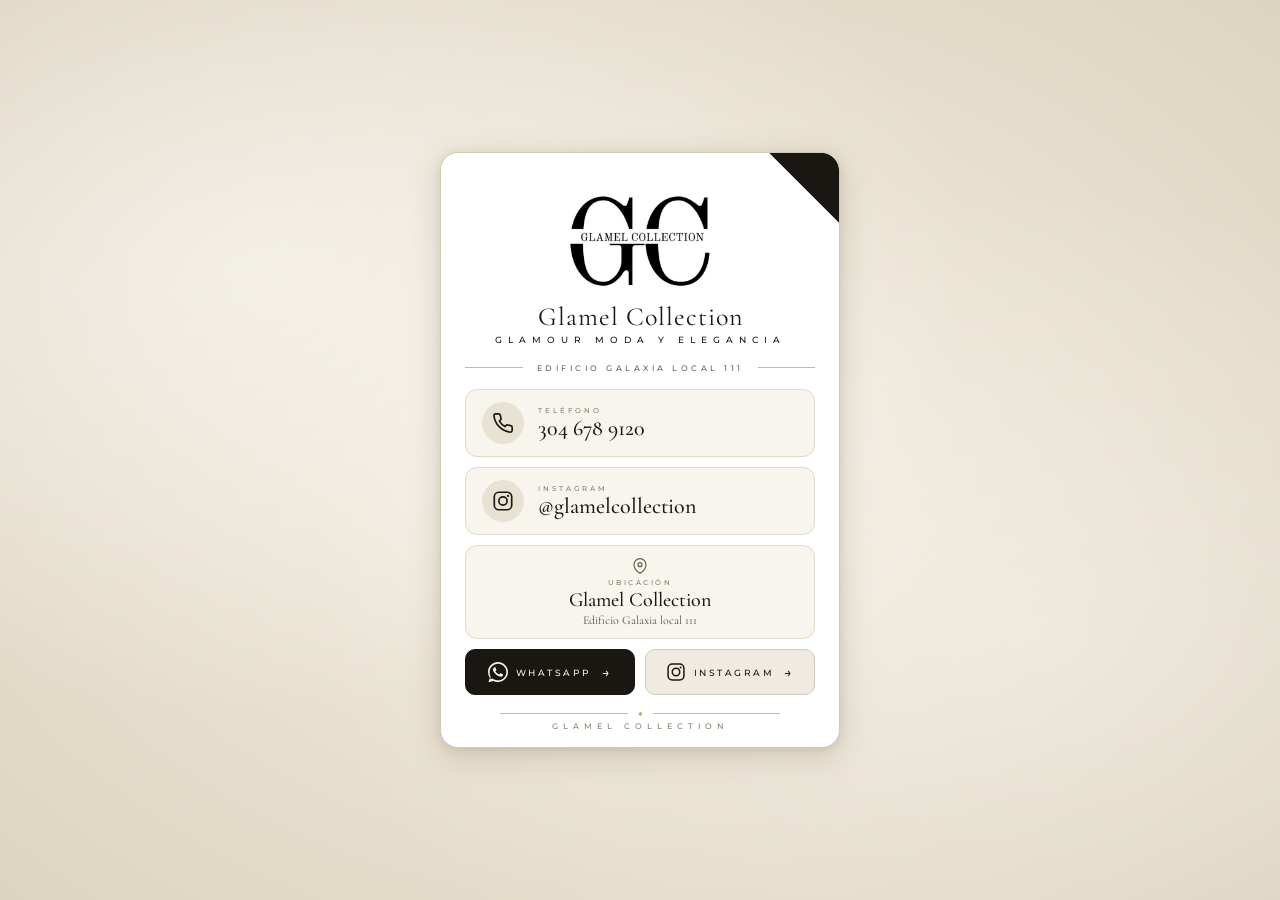
==== casa2/index.html @ 72567fd0 "Rediseño v3: tarjeta dorada, fondo seda, corte diagonal, contactos con iconos, ubicaciones con pin, " ====
<!DOCTYPE html>
<html lang="es">
<head>
  <meta charset="UTF-8" />
  <meta name="viewport" content="width=device-width, initial-scale=1.0, maximum-scale=1.0" />
  <meta name="theme-color" content="#f5f0e6" />
  <meta name="description" content="Glamel Collection — Edificio Galaxia local 111. Contáctanos por WhatsApp o Instagram." />
  <title>Glamel Collection</title>

  <link rel="icon" type="image/jpeg" href="/casa2/logo.jpg" />

  <link rel="preconnect" href="https://fonts.googleapis.com" />
  <link rel="preconnect" href="https://fonts.gstatic.com" crossorigin />
  <link
    href="https://fonts.googleapis.com/css2?family=Cormorant+Garamond:ital,wght@0,400;0,500;0,600;1,400;1,500&family=Montserrat:wght@400;500;600&family=Playfair+Display:ital,wght@0,400;0,500;0,600;1,400;1,500&display=swap"
    rel="stylesheet"
  />

  <link rel="stylesheet" href="/css/styles.css" />
  <style>
    /* Variante blanca — Glamel Collection */
    body {
      background:
        radial-gradient(ellipse at 20% 30%, rgba(255,255,255,0.5) 0%, transparent 50%),
        radial-gradient(ellipse at 80% 70%, rgba(255,255,255,0.3) 0%, transparent 50%),
        radial-gradient(ellipse at 50% 50%, #f5f0e6 0%, #ebe4d4 40%, #ddd4c0 100%);
    }
    .card { background: #ffffff; border-color: #d0c8b8; }
    .card__corner::before,
    .card__corner::after { background: #1a1611; }
    .contact__card { background: #f8f5ef; border-color: #e0d8c8; }
    .contact__icon { background: #e8e2d4; }
    .location { background: #f8f5ef; border-color: #e0d8c8; }
    .btn--light { background: #f0ebe0; border-color: #d0c8b8; }
    .hero__name { font-style: normal; }
  </style>
</head>
<body>
  <main class="card">
    <div class="card__corner" aria-hidden="true"></div>

    <header class="hero">
      <img class="hero__logo" src="/casa2/logo.jpg" alt="Glamel Collection — monograma GC" />
      <h1 class="hero__name">Glamel Collection</h1>
      <p class="hero__sub">GLAMOUR MODA Y ELEGANCIA</p>
    </header>

    <p class="tagline">EDIFICIO GALAXIA LOCAL 111</p>

    <section class="contact" aria-label="Contacto">
      <a class="contact__card" href="tel:+573046789120">
        <span class="contact__icon contact__icon--phone">
          <svg viewBox="0 0 24 24" width="22" height="22" fill="none" stroke="currentColor" stroke-width="1.8" stroke-linecap="round" stroke-linejoin="round"><path d="M22 16.92v3a2 2 0 0 1-2.18 2 19.79 19.79 0 0 1-8.63-3.07 19.5 19.5 0 0 1-6-6 19.79 19.79 0 0 1-3.07-8.67A2 2 0 0 1 4.11 2h3a2 2 0 0 1 2 1.72c.127.96.362 1.903.7 2.81a2 2 0 0 1-.45 2.11L8.09 9.91a16 16 0 0 0 6 6l1.27-1.27a2 2 0 0 1 2.11-.45c.907.338 1.85.573 2.81.7A2 2 0 0 1 22 16.92z"/></svg>
        </span>
        <span class="contact__info">
          <span class="contact__label">TELÉFONO</span>
          <span class="contact__value">304 678 9120</span>
        </span>
      </a>
      <a class="contact__card" href="https://www.instagram.com/glamelcollection?stkn=MXNrMHd6YmpsajBndQ==" target="_blank" rel="noopener">
        <span class="contact__icon contact__icon--ig">
          <svg viewBox="0 0 24 24" width="22" height="22" fill="none" stroke="currentColor" stroke-width="1.8" stroke-linecap="round" stroke-linejoin="round"><rect x="2.5" y="2.5" width="19" height="19" rx="5"/><circle cx="12" cy="12" r="4.5"/><circle cx="17.5" cy="6.5" r="1.2" fill="currentColor" stroke="none"/></svg>
        </span>
        <span class="contact__info">
          <span class="contact__label">INSTAGRAM</span>
          <span class="contact__value">@glamelcollection</span>
        </span>
      </a>
    </section>

    <section class="locations locations--single" aria-label="Ubicación">
      <a class="location" href="https://www.google.com/maps/search/?api=1&query=Edificio+Galaxia+Santa+Marta" target="_blank" rel="noopener">
        <svg class="location__pin" viewBox="0 0 24 24" width="16" height="16" fill="none" stroke="currentColor" stroke-width="1.8" stroke-linecap="round" stroke-linejoin="round"><path d="M21 10c0 7-9 13-9 13s-9-6-9-13a9 9 0 0 1 18 0z"/><circle cx="12" cy="10" r="3"/></svg>
        <span class="location__tag">UBICACIÓN</span>
        <strong class="location__name">Glamel Collection</strong>
        <p class="location__addr">Edificio Galaxia local 111</p>
      </a>
    </section>

    <nav class="actions" aria-label="Acciones">
      <a class="btn btn--dark" href="https://wa.me/573046789120" target="_blank" rel="noopener">
        <svg viewBox="0 0 24 24" width="20" height="20" fill="currentColor"><path d="M17.472 14.382c-.297-.149-1.758-.867-2.03-.967-.273-.099-.471-.148-.67.15-.197.297-.767.966-.94 1.164-.173.199-.347.223-.644.075-.297-.15-1.255-.463-2.39-1.475-.883-.788-1.48-1.761-1.653-2.059-.173-.297-.018-.458.13-.606.134-.133.298-.347.446-.52.149-.174.198-.298.298-.497.099-.198.05-.371-.025-.52-.075-.149-.669-1.612-.916-2.207-.242-.579-.487-.5-.669-.51-.173-.008-.371-.01-.57-.01-.198 0-.52.074-.792.372-.272.297-1.04 1.016-1.04 2.479 0 1.462 1.065 2.875 1.213 3.074.149.198 2.096 3.2 5.077 4.487.709.306 1.262.489 1.694.625.712.227 1.36.195 1.871.118.571-.085 1.758-.719 2.006-1.413.248-.694.248-1.289.173-1.413-.074-.124-.272-.198-.57-.347z"/><path d="M12 0C5.373 0 0 5.373 0 12c0 2.625.846 5.059 2.284 7.034L.789 23.492a.5.5 0 0 0 .627.616l4.584-1.18A11.952 11.952 0 0 0 12 24c6.627 0 12-5.373 12-12S18.627 0 12 0zm0 22c-2.319 0-4.478-.663-6.32-1.806l-.442-.282-2.708.699.724-2.643-.291-.46A9.953 9.953 0 0 1 2 12C2 6.486 6.486 2 12 2s10 4.486 10 10-4.486 10-10 10z"/></svg>
        <span>WHATSAPP</span>
        <span class="btn__arrow">→</span>
      </a>
      <a class="btn btn--light" href="https://www.instagram.com/glamelcollection?stkn=MXNrMHd6YmpsajBndQ==" target="_blank" rel="noopener">
        <svg viewBox="0 0 24 24" width="20" height="20" fill="none" stroke="currentColor" stroke-width="1.8" stroke-linecap="round" stroke-linejoin="round"><rect x="2.5" y="2.5" width="19" height="19" rx="5"/><circle cx="12" cy="12" r="4.5"/><circle cx="17.5" cy="6.5" r="1.2" fill="currentColor" stroke="none"/></svg>
        <span>INSTAGRAM</span>
        <span class="btn__arrow">→</span>
      </a>
    </nav>

    <footer class="footer">
      <span class="footer__line"></span>
      <span class="footer__diamond">◆</span>
      <span class="footer__line"></span>
    </footer>
    <p class="footer__text">GLAMEL COLLECTION</p>
  </main>

  <script src="/js/main.js" defer></script>
</body>
</html>
---- css/styles.css ----
/* ==========================================================
   Casa Glamel — Exclusive S.A.S
   Rediseño v3 — Tarjeta dorada, fondo seda, corte diagonal
   ========================================================== */

/* ---------- 1. Variables ---------- */
:root {
  --bg: #c9b99a;
  --card-bg: #ece5d4;
  --card-border: #c5a96e;
  --ink: #1a1611;
  --muted: #6b5e4c;
  --muted-light: #8a7d6b;
  --line: #c9b99a;
  --line-light: rgba(180, 160, 130, 0.4);
  --text-soft: #5a5042;
  --icon-bg: #ddd4c0;
  --icon-phone: #b8a88a;
  --icon-ig: #1a1611;
  --btn-dark: #1a1611;
  --btn-dark-text: #f5f0e6;
  --btn-light: #f0ebe0;
  --btn-light-border: #c5a96e;

  --font-serif: "Cormorant Garamond", "Playfair Display", Georgia, serif;
  --font-sans: "Montserrat", Arial, sans-serif;

  --card-width: min(92vw, 400px);
  --card-radius: 18px;
}

/* ---------- 2. Base ---------- */
* {
  box-sizing: border-box;
  margin: 0;
  padding: 0;
}

html, body {
  width: 100%;
  height: 100%;
  overflow: hidden;
}

body {
  font-family: var(--font-sans);
  color: var(--ink);
  display: flex;
  justify-content: center;
  align-items: center;
  /* Fondo seda/dorado con gradientes que simulan pliegues */
  background:
    radial-gradient(ellipse at 20% 30%, rgba(255,245,225,0.5) 0%, transparent 50%),
    radial-gradient(ellipse at 80% 70%, rgba(255,245,225,0.3) 0%, transparent 50%),
    radial-gradient(ellipse at 50% 50%, #d4c5a9 0%, #c0ad8e 40%, #a8977a 100%);
}

/* ---------- 3. Tarjeta principal ---------- */
.card {
  width: var(--card-width);
  max-height: 94vh;
  overflow-y: auto;
  overflow-x: hidden;
  position: relative;
  background: var(--card-bg);
  border: 1.5px solid var(--card-border);
  border-radius: var(--card-radius);
  padding: 28px 24px 16px;
  display: flex;
  flex-direction: column;
  align-items: center;
  /* Sombra suave de tarjeta */
  box-shadow:
    0 8px 32px rgba(80, 60, 30, 0.18),
    0 2px 8px rgba(80, 60, 30, 0.10);
}

/* Scrollbar fina */
.card::-webkit-scrollbar { width: 3px; }
.card::-webkit-scrollbar-track { background: transparent; }
.card::-webkit-scrollbar-thumb { background: var(--card-border); border-radius: 3px; }

/* ---------- 4. Corte diagonal arriba-derecha ---------- */
.card__corner {
  position: absolute;
  top: 0;
  right: 0;
  width: 72px;
  height: 72px;
  overflow: hidden;
  pointer-events: none;
  z-index: 2;
  border-radius: 0 var(--card-radius) 0 0;
}

.card__corner::before {
  content: "";
  position: absolute;
  top: -1px;
  right: -1px;
  width: 100px;
  height: 100px;
  background: #111;
  transform: rotate(45deg) translate(28px, -50px);
  transform-origin: top right;
}

.card__corner::after {
  content: "";
  position: absolute;
  top: 0;
  right: 0;
  width: 70px;
  height: 70px;
  border-bottom-left-radius: 40px;
  background: #111;
  clip-path: polygon(100% 0, 0 0, 100% 100%);
}

/* ---------- 5. Hero / Logo ---------- */
.hero {
  display: flex;
  flex-direction: column;
  align-items: center;
  margin-bottom: 6px;
  position: relative;
  z-index: 1;
}

.hero__logo {
  width: min(50vw, 170px);
  height: auto;
  margin-bottom: 2px;
}

.hero__name {
  font-family: var(--font-serif);
  font-size: 26px;
  font-weight: 400;
  font-style: italic;
  letter-spacing: 1px;
  color: var(--ink);
  line-height: 1.1;
  margin-bottom: 2px;
}

.hero__sub {
  font-family: var(--font-sans);
  font-size: 9px;
  font-weight: 500;
  letter-spacing: 6px;
  color: var(--ink);
  text-transform: uppercase;
}

/* ---------- 6. Tagline ---------- */
.tagline {
  display: flex;
  align-items: center;
  justify-content: center;
  gap: 14px;
  font-family: var(--font-sans);
  font-size: 8px;
  font-weight: 500;
  letter-spacing: 3.5px;
  color: var(--muted);
  margin: 12px 0 16px;
  white-space: nowrap;
  position: relative;
  z-index: 1;
  width: 100%;
}

.tagline::before,
.tagline::after {
  content: "";
  height: 1px;
  flex: 1;
  background: var(--line);
}

/* ---------- 7. Contacto ---------- */
.contact {
  display: flex;
  flex-direction: column;
  gap: 10px;
  width: 100%;
  position: relative;
  z-index: 1;
}

.contact__card {
  display: flex;
  align-items: center;
  gap: 14px;
  padding: 12px 16px;
  background: var(--card-bg);
  border: 1px solid var(--line-light);
  border-radius: 12px;
  text-decoration: none;
  color: inherit;
  cursor: pointer;
  transition: background 0.2s;
}

.contact__card:hover {
  background: #e8dfca;
}

.contact__icon {
  display: flex;
  align-items: center;
  justify-content: center;
  width: 42px;
  height: 42px;
  border-radius: 50%;
  flex-shrink: 0;
  color: var(--ink);
}

.contact__icon--phone {
  background: var(--icon-bg);
}

.contact__icon--ig {
  background: var(--icon-bg);
}

.contact__info {
  display: flex;
  flex-direction: column;
  gap: 2px;
}

.contact__label {
  font-family: var(--font-sans);
  font-size: 7px;
  font-weight: 500;
  letter-spacing: 3px;
  color: var(--muted-light);
  text-transform: uppercase;
}

.contact__value {
  font-family: var(--font-serif);
  font-size: 22px;
  font-weight: 500;
  line-height: 1;
  color: var(--ink);
}

/* ---------- 8. Ubicaciones ---------- */
.locations {
  display: grid;
  grid-template-columns: 1fr 1fr;
  gap: 10px;
  width: 100%;
  margin-top: 10px;
  position: relative;
  z-index: 1;
}

.locations--single {
  grid-template-columns: 1fr;
}

.location {
  display: flex;
  flex-direction: column;
  align-items: center;
  text-align: center;
  padding: 12px 8px 10px;
  background: var(--card-bg);
  border: 1px solid var(--line-light);
  border-radius: 12px;
  text-decoration: none;
  color: inherit;
  cursor: pointer;
  transition: background 0.2s;
}

.location:hover {
  background: #e8dfca;
}

.location__pin {
  color: var(--muted);
  margin-bottom: 4px;
}

.location__tag {
  font-family: var(--font-sans);
  font-size: 7px;
  font-weight: 500;
  letter-spacing: 2.5px;
  color: var(--muted-light);
  text-transform: uppercase;
  margin-bottom: 3px;
}

.location__name {
  font-family: var(--font-serif);
  font-size: 20px;
  font-weight: 500;
  display: block;
  line-height: 1;
  margin-bottom: 3px;
}

.location__addr {
  font-family: var(--font-serif);
  font-size: 12px;
  color: var(--text-soft);
  line-height: 1.3;
}

/* ---------- 9. Botones ---------- */
.actions {
  display: flex;
  gap: 10px;
  width: 100%;
  margin-top: 10px;
  position: relative;
  z-index: 1;
}

.btn {
  flex: 1;
  display: flex;
  align-items: center;
  justify-content: center;
  gap: 8px;
  padding: 12px 10px;
  text-decoration: none;
  font-family: var(--font-sans);
  font-size: 9px;
  font-weight: 500;
  letter-spacing: 2.5px;
  border-radius: 10px;
  cursor: pointer;
  transition: opacity 0.2s;
}

.btn:hover { opacity: 0.85; }

.btn svg { flex-shrink: 0; }

.btn__arrow {
  font-size: 13px;
  margin-left: 2px;
}

.btn--dark {
  background: var(--btn-dark);
  color: var(--btn-dark-text);
  border: 1.5px solid var(--btn-dark);
}

.btn--light {
  background: var(--btn-light);
  color: var(--ink);
  border: 1.5px solid var(--btn-light-border);
}

/* ---------- 10. Footer ---------- */
.footer {
  display: flex;
  align-items: center;
  gap: 10px;
  width: 80%;
  margin-top: 14px;
  position: relative;
  z-index: 1;
}

.footer__line {
  flex: 1;
  height: 1px;
  background: var(--line);
}

.footer__diamond {
  font-size: 8px;
  color: var(--card-border);
  line-height: 1;
}

.footer__text {
  font-family: var(--font-sans);
  font-size: 8px;
  font-weight: 500;
  letter-spacing: 5px;
  color: var(--muted-light);
  text-align: center;
  margin-top: 4px;
  position: relative;
  z-index: 1;
}

/* ---------- 11. Responsive ---------- */
@media (max-height: 680px) {
  .card { padding: 18px 18px 12px; }
  .hero__logo { width: min(40vw, 130px); }
  .hero__name { font-size: 22px; }
  .contact__card { padding: 9px 12px; gap: 10px; }
  .contact__icon { width: 36px; height: 36px; }
  .contact__icon svg { width: 18px; height: 18px; }
  .contact__value { font-size: 18px; }
  .location { padding: 9px 6px 8px; }
  .location__name { font-size: 17px; }
  .btn { padding: 10px 8px; }
}
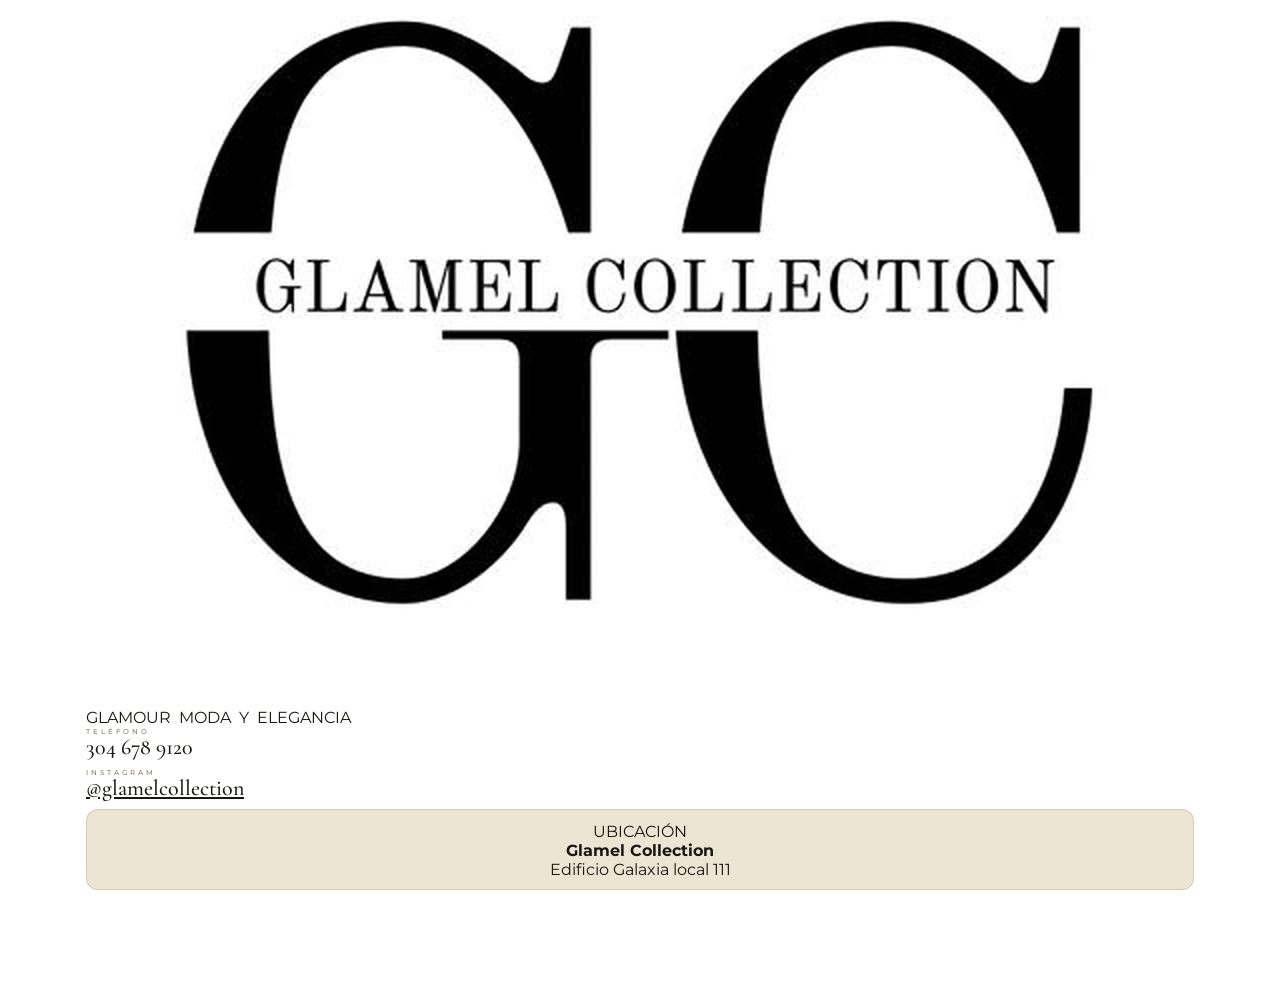
==== commit 75fbe182: "Revert casa2, mantener solo rediseño v3 en index principal" ====
--- a/casa2/index.html
+++ b/casa2/index.html
@@ -3,7 +3,7 @@
 <head>
   <meta charset="UTF-8" />
   <meta name="viewport" content="width=device-width, initial-scale=1.0, maximum-scale=1.0" />
-  <meta name="theme-color" content="#f5f0e6" />
+  <meta name="theme-color" content="#ddd2bc" />
   <meta name="description" content="Glamel Collection — Edificio Galaxia local 111. Contáctanos por WhatsApp o Instagram." />
   <title>Glamel Collection</title>
 
@@ -12,90 +12,70 @@
   <link rel="preconnect" href="https://fonts.googleapis.com" />
   <link rel="preconnect" href="https://fonts.gstatic.com" crossorigin />
   <link
-    href="https://fonts.googleapis.com/css2?family=Cormorant+Garamond:ital,wght@0,400;0,500;0,600;1,400;1,500&family=Montserrat:wght@400;500;600&family=Playfair+Display:ital,wght@0,400;0,500;0,600;1,400;1,500&display=swap"
+    href="https://fonts.googleapis.com/css2?family=Cormorant+Garamond:ital,wght@0,400;0,500;0,600;1,400;1,500&family=Montserrat:wght@400;500;600&display=swap"
     rel="stylesheet"
   />
 
   <link rel="stylesheet" href="/css/styles.css" />
   <style>
     /* Variante blanca — Glamel Collection */
-    body {
-      background:
-        radial-gradient(ellipse at 20% 30%, rgba(255,255,255,0.5) 0%, transparent 50%),
-        radial-gradient(ellipse at 80% 70%, rgba(255,255,255,0.3) 0%, transparent 50%),
-        radial-gradient(ellipse at 50% 50%, #f5f0e6 0%, #ebe4d4 40%, #ddd4c0 100%);
+    body { background: #ffffff; }
+    .screen--white { background: #ffffff; }
+    .screen--white::after {
+      box-shadow:
+        inset 0 0 45px 18px rgba(0, 0, 0, 0.05),
+        inset 0 0 110px 50px rgba(0, 0, 0, 0.07);
     }
-    .card { background: #ffffff; border-color: #d0c8b8; }
-    .card__corner::before,
-    .card__corner::after { background: #1a1611; }
-    .contact__card { background: #f8f5ef; border-color: #e0d8c8; }
-    .contact__icon { background: #e8e2d4; }
-    .location { background: #f8f5ef; border-color: #e0d8c8; }
-    .btn--light { background: #f0ebe0; border-color: #d0c8b8; }
-    .hero__name { font-style: normal; }
   </style>
 </head>
 <body>
-  <main class="card">
-    <div class="card__corner" aria-hidden="true"></div>
-
-    <header class="hero">
-      <img class="hero__logo" src="/casa2/logo.jpg" alt="Glamel Collection — monograma GC" />
-      <h1 class="hero__name">Glamel Collection</h1>
-      <p class="hero__sub">GLAMOUR MODA Y ELEGANCIA</p>
+  <main class="screen screen--white">
+    <header>
+      <img class="logo" src="/casa2/logo.jpg" alt="Glamel Collection — logotipo" />
+      <p class="tag">GLAMOUR&nbsp;&nbsp;MODA&nbsp;&nbsp;Y&nbsp;&nbsp;ELEGANCIA</p>
     </header>
 
-    <p class="tagline">EDIFICIO GALAXIA LOCAL 111</p>
-
     <section class="contact" aria-label="Contacto">
-      <a class="contact__card" href="tel:+573046789120">
-        <span class="contact__icon contact__icon--phone">
-          <svg viewBox="0 0 24 24" width="22" height="22" fill="none" stroke="currentColor" stroke-width="1.8" stroke-linecap="round" stroke-linejoin="round"><path d="M22 16.92v3a2 2 0 0 1-2.18 2 19.79 19.79 0 0 1-8.63-3.07 19.5 19.5 0 0 1-6-6 19.79 19.79 0 0 1-3.07-8.67A2 2 0 0 1 4.11 2h3a2 2 0 0 1 2 1.72c.127.96.362 1.903.7 2.81a2 2 0 0 1-.45 2.11L8.09 9.91a16 16 0 0 0 6 6l1.27-1.27a2 2 0 0 1 2.11-.45c.907.338 1.85.573 2.81.7A2 2 0 0 1 22 16.92z"/></svg>
-        </span>
-        <span class="contact__info">
-          <span class="contact__label">TELÉFONO</span>
-          <span class="contact__value">304 678 9120</span>
-        </span>
-      </a>
-      <a class="contact__card" href="https://www.instagram.com/glamelcollection?stkn=MXNrMHd6YmpsajBndQ==" target="_blank" rel="noopener">
-        <span class="contact__icon contact__icon--ig">
-          <svg viewBox="0 0 24 24" width="22" height="22" fill="none" stroke="currentColor" stroke-width="1.8" stroke-linecap="round" stroke-linejoin="round"><rect x="2.5" y="2.5" width="19" height="19" rx="5"/><circle cx="12" cy="12" r="4.5"/><circle cx="17.5" cy="6.5" r="1.2" fill="currentColor" stroke="none"/></svg>
-        </span>
-        <span class="contact__info">
-          <span class="contact__label">INSTAGRAM</span>
-          <span class="contact__value">@glamelcollection</span>
-        </span>
-      </a>
+      <div class="contact__item">
+        <div class="contact__label">TELÉFONO</div>
+        <div class="contact__value">304 678 9120</div>
+      </div>
+      <div class="contact__item">
+        <div class="contact__label">INSTAGRAM</div>
+        <a
+          class="contact__value contact__link"
+          href="https://www.instagram.com/glamelcollection?stkn=MXNrMHd6YmpsajBndQ=="
+          target="_blank"
+          rel="noopener"
+        >@glamelcollection</a>
+      </div>
     </section>
 
     <section class="locations locations--single" aria-label="Ubicación">
-      <a class="location" href="https://www.google.com/maps/search/?api=1&query=Edificio+Galaxia+Santa+Marta" target="_blank" rel="noopener">
-        <svg class="location__pin" viewBox="0 0 24 24" width="16" height="16" fill="none" stroke="currentColor" stroke-width="1.8" stroke-linecap="round" stroke-linejoin="round"><path d="M21 10c0 7-9 13-9 13s-9-6-9-13a9 9 0 0 1 18 0z"/><circle cx="12" cy="10" r="3"/></svg>
-        <span class="location__tag">UBICACIÓN</span>
-        <strong class="location__name">Glamel Collection</strong>
-        <p class="location__addr">Edificio Galaxia local 111</p>
+      <a
+        class="location"
+        href="https://www.google.com/maps/search/?api=1&query=Edificio+Galaxia+Santa+Marta"
+        target="_blank"
+        rel="noopener"
+      >
+        <span>UBICACIÓN</span>
+        <strong>Glamel Collection</strong>
+        <p>Edificio Galaxia local 111</p>
       </a>
     </section>
 
     <nav class="actions" aria-label="Acciones">
       <a class="btn btn--dark" href="https://wa.me/573046789120" target="_blank" rel="noopener">
-        <svg viewBox="0 0 24 24" width="20" height="20" fill="currentColor"><path d="M17.472 14.382c-.297-.149-1.758-.867-2.03-.967-.273-.099-.471-.148-.67.15-.197.297-.767.966-.94 1.164-.173.199-.347.223-.644.075-.297-.15-1.255-.463-2.39-1.475-.883-.788-1.48-1.761-1.653-2.059-.173-.297-.018-.458.13-.606.134-.133.298-.347.446-.52.149-.174.198-.298.298-.497.099-.198.05-.371-.025-.52-.075-.149-.669-1.612-.916-2.207-.242-.579-.487-.5-.669-.51-.173-.008-.371-.01-.57-.01-.198 0-.52.074-.792.372-.272.297-1.04 1.016-1.04 2.479 0 1.462 1.065 2.875 1.213 3.074.149.198 2.096 3.2 5.077 4.487.709.306 1.262.489 1.694.625.712.227 1.36.195 1.871.118.571-.085 1.758-.719 2.006-1.413.248-.694.248-1.289.173-1.413-.074-.124-.272-.198-.57-.347z"/><path d="M12 0C5.373 0 0 5.373 0 12c0 2.625.846 5.059 2.284 7.034L.789 23.492a.5.5 0 0 0 .627.616l4.584-1.18A11.952 11.952 0 0 0 12 24c6.627 0 12-5.373 12-12S18.627 0 12 0zm0 22c-2.319 0-4.478-.663-6.32-1.806l-.442-.282-2.708.699.724-2.643-.291-.46A9.953 9.953 0 0 1 2 12C2 6.486 6.486 2 12 2s10 4.486 10 10-4.486 10-10 10z"/></svg>
+        <svg viewBox="0 0 24 24" width="22" height="22" fill="none" stroke="currentColor" stroke-width="1.8" stroke-linecap="round" stroke-linejoin="round" aria-hidden="true"><path d="M21 11.5a8.38 8.38 0 0 1-.9 3.8 8.5 8.5 0 0 1-7.6 4.7 8.38 8.38 0 0 1-3.8-.9L3 21l1.9-5.7a8.38 8.38 0 0 1-.9-3.8 8.5 8.5 0 0 1 4.7-7.6 8.38 8.38 0 0 1 3.8-.9h.5a8.48 8.48 0 0 1 8 8v.5z"/><path d="M9 10.5c.5 2.5 2.5 4.5 5 5l1.5-1.5 2.5 1.5c-.5 1.5-1.5 2-3 1.5-3.5-1-6.5-4-7.5-7.5-.5-1.5 0-2.5 1.5-3L10.5 9 9 10.5z" stroke-width="1.2"/></svg>
         <span>WHATSAPP</span>
-        <span class="btn__arrow">→</span>
       </a>
-      <a class="btn btn--light" href="https://www.instagram.com/glamelcollection?stkn=MXNrMHd6YmpsajBndQ==" target="_blank" rel="noopener">
-        <svg viewBox="0 0 24 24" width="20" height="20" fill="none" stroke="currentColor" stroke-width="1.8" stroke-linecap="round" stroke-linejoin="round"><rect x="2.5" y="2.5" width="19" height="19" rx="5"/><circle cx="12" cy="12" r="4.5"/><circle cx="17.5" cy="6.5" r="1.2" fill="currentColor" stroke="none"/></svg>
+      <a class="btn btn--outline" href="https://www.instagram.com/glamelcollection?stkn=MXNrMHd6YmpsajBndQ==" target="_blank" rel="noopener">
+        <svg viewBox="0 0 24 24" width="22" height="22" fill="none" stroke="currentColor" stroke-width="1.8" stroke-linecap="round" stroke-linejoin="round" aria-hidden="true"><rect x="2.5" y="2.5" width="19" height="19" rx="5"/><circle cx="12" cy="12" r="4.5"/><circle cx="17.5" cy="6.5" r="1.2" fill="currentColor" stroke="none"/></svg>
         <span>INSTAGRAM</span>
-        <span class="btn__arrow">→</span>
       </a>
     </nav>
 
-    <footer class="footer">
-      <span class="footer__line"></span>
-      <span class="footer__diamond">◆</span>
-      <span class="footer__line"></span>
-    </footer>
-    <p class="footer__text">GLAMEL COLLECTION</p>
+    <footer class="footer"><span>GLAMEL&nbsp;&nbsp;COLLECTION</span></footer>
   </main>
 
   <script src="/js/main.js" defer></script>
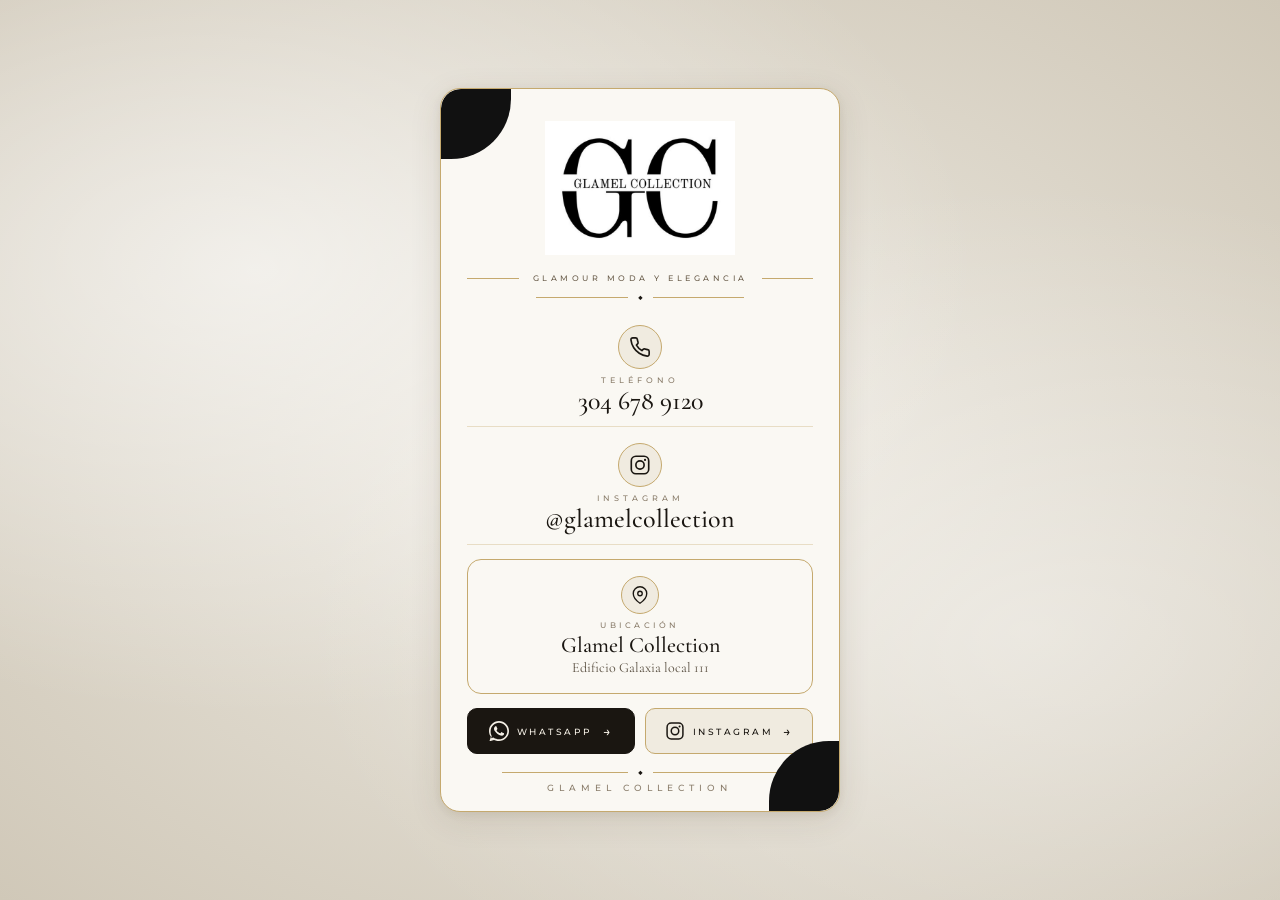
==== commit 15747d1a: "Casa2: rediseño completo - fondo blanco, esquinas curvas, contactos centrados, ubicación tarjeta" ====
--- a/casa2/index.html
+++ b/casa2/index.html
@@ -3,7 +3,7 @@
 <head>
   <meta charset="UTF-8" />
   <meta name="viewport" content="width=device-width, initial-scale=1.0, maximum-scale=1.0" />
-  <meta name="theme-color" content="#ddd2bc" />
+  <meta name="theme-color" content="#f5f0e6" />
   <meta name="description" content="Glamel Collection — Edificio Galaxia local 111. Contáctanos por WhatsApp o Instagram." />
   <title>Glamel Collection</title>
 
@@ -16,66 +16,459 @@
     rel="stylesheet"
   />
 
-  <link rel="stylesheet" href="/css/styles.css" />
   <style>
-    /* Variante blanca — Glamel Collection */
-    body { background: #ffffff; }
-    .screen--white { background: #ffffff; }
-    .screen--white::after {
-      box-shadow:
-        inset 0 0 45px 18px rgba(0, 0, 0, 0.05),
-        inset 0 0 110px 50px rgba(0, 0, 0, 0.07);
+    /* ==========================================================
+       Glamel Collection — Casa2
+       Fondo blanco, esquinas curvas, contactos centrados
+       ========================================================== */
+    :root {
+      --ink: #1a1611;
+      --muted: #6b5e4c;
+      --muted-light: #8a7d6b;
+      --line: #c5a96e;
+      --line-light: rgba(197, 169, 110, 0.35);
+      --text-soft: #5a5042;
+      --card-bg: #faf8f3;
+      --card-border: #c5a96e;
+      --icon-bg: #f0ebe0;
+      --btn-dark: #1a1611;
+      --btn-dark-text: #f5f0e6;
+      --btn-light: #f0ebe0;
+      --btn-light-border: #c5a96e;
+
+      --font-serif: "Cormorant Garamond", Georgia, serif;
+      --font-sans: "Montserrat", Arial, sans-serif;
+
+      --card-width: min(92vw, 400px);
+    }
+
+    * { box-sizing: border-box; margin: 0; padding: 0; }
+    html, body { width: 100%; height: 100%; overflow: hidden; }
+
+    body {
+      font-family: var(--font-sans);
+      color: var(--ink);
+      display: flex;
+      justify-content: center;
+      align-items: center;
+      /* Fondo seda blanco/gris */
+      background:
+        radial-gradient(ellipse at 20% 30%, rgba(255,255,255,0.6) 0%, transparent 50%),
+        radial-gradient(ellipse at 80% 70%, rgba(255,255,255,0.4) 0%, transparent 50%),
+        radial-gradient(ellipse at 50% 50%, #f0ece4 0%, #e2ddd2 40%, #d0c8b8 100%);
+    }
+
+    /* ---- Tarjeta ---- */
+    .card {
+      width: var(--card-width);
+      max-height: 94vh;
+      overflow-y: auto;
+      overflow-x: hidden;
+      position: relative;
+      background: var(--card-bg);
+      border: 1.5px solid var(--card-border);
+      border-radius: 20px;
+      padding: 32px 26px 18px;
+      display: flex;
+      flex-direction: column;
+      align-items: center;
+      box-shadow: 0 8px 32px rgba(80,60,30,0.12), 0 2px 8px rgba(80,60,30,0.08);
+    }
+
+    .card::-webkit-scrollbar { width: 3px; }
+    .card::-webkit-scrollbar-track { background: transparent; }
+    .card::-webkit-scrollbar-thumb { background: var(--card-border); border-radius: 3px; }
+
+    /* ---- Esquinas curvas arriba-izq y abajo-der ---- */
+    .card__corner-tl,
+    .card__corner-br {
+      position: absolute;
+      width: 70px;
+      height: 70px;
+      pointer-events: none;
+      z-index: 2;
+    }
+
+    .card__corner-tl {
+      top: 0;
+      left: 0;
+      border-top-left-radius: 20px;
+      overflow: hidden;
+    }
+
+    .card__corner-tl::before {
+      content: "";
+      position: absolute;
+      top: 0;
+      left: 0;
+      width: 100px;
+      height: 100px;
+      background: #111;
+      border-bottom-right-radius: 60%;
+      transform: translate(-30%, -30%);
+    }
+
+    .card__corner-br {
+      bottom: 0;
+      right: 0;
+      border-bottom-right-radius: 20px;
+      overflow: hidden;
+    }
+
+    .card__corner-br::before {
+      content: "";
+      position: absolute;
+      bottom: 0;
+      right: 0;
+      width: 100px;
+      height: 100px;
+      background: #111;
+      border-top-left-radius: 60%;
+      transform: translate(30%, 30%);
+    }
+
+    /* ---- Hero / Logo ---- */
+    .hero {
+      display: flex;
+      flex-direction: column;
+      align-items: center;
+      margin-bottom: 8px;
+      position: relative;
+      z-index: 1;
+    }
+
+    .hero__logo {
+      width: min(55vw, 190px);
+      height: auto;
+      margin-bottom: 10px;
+    }
+
+    /* ---- Tagline ---- */
+    .tagline {
+      display: flex;
+      align-items: center;
+      justify-content: center;
+      gap: 14px;
+      font-family: var(--font-sans);
+      font-size: 8px;
+      font-weight: 500;
+      letter-spacing: 3.5px;
+      color: var(--muted);
+      margin: 0 0 6px;
+      white-space: nowrap;
+      position: relative;
+      z-index: 1;
+      width: 100%;
+    }
+
+    .tagline::before,
+    .tagline::after {
+      content: "";
+      height: 1px;
+      flex: 1;
+      background: var(--line);
+    }
+
+    /* ---- Separador diamante ---- */
+    .sep {
+      display: flex;
+      align-items: center;
+      gap: 10px;
+      width: 60%;
+      margin: 4px 0 14px;
+      position: relative;
+      z-index: 1;
+    }
+
+    .sep__line {
+      flex: 1;
+      height: 1px;
+      background: var(--line);
+    }
+
+    .sep__diamond {
+      font-size: 8px;
+      color: var(--ink);
+      line-height: 1;
+    }
+
+    /* ---- Contacto ---- */
+    .contact {
+      display: flex;
+      flex-direction: column;
+      gap: 6px;
+      width: 100%;
+      position: relative;
+      z-index: 1;
+    }
+
+    .contact__item {
+      display: flex;
+      flex-direction: column;
+      align-items: center;
+      text-align: center;
+      padding: 10px 0 12px;
+      border-bottom: 1px solid var(--line-light);
+    }
+
+    .contact__item:last-child {
+      border-bottom: 1px solid var(--line-light);
+    }
+
+    .contact__icon {
+      display: flex;
+      align-items: center;
+      justify-content: center;
+      width: 44px;
+      height: 44px;
+      border-radius: 50%;
+      border: 1.5px solid var(--line);
+      color: var(--ink);
+      margin-bottom: 6px;
+      background: var(--icon-bg);
+    }
+
+    .contact__label {
+      font-family: var(--font-sans);
+      font-size: 8px;
+      font-weight: 500;
+      letter-spacing: 4px;
+      color: var(--muted-light);
+      text-transform: uppercase;
+      margin-bottom: 3px;
+    }
+
+    .contact__value {
+      font-family: var(--font-serif);
+      font-size: 26px;
+      font-weight: 500;
+      line-height: 1;
+      color: var(--ink);
+      text-decoration: none;
+    }
+
+    .contact__link {
+      color: inherit;
+      text-decoration: none;
+    }
+
+    /* ---- Ubicación ---- */
+    .location {
+      display: flex;
+      flex-direction: column;
+      align-items: center;
+      text-align: center;
+      padding: 16px 20px;
+      background: var(--card-bg);
+      border: 1.5px solid var(--line);
+      border-radius: 14px;
+      text-decoration: none;
+      color: inherit;
+      cursor: pointer;
+      width: 100%;
+      margin-top: 14px;
+      position: relative;
+      z-index: 1;
+    }
+
+    .location:hover { background: #f0ebe0; }
+
+    .location__pin {
+      display: flex;
+      align-items: center;
+      justify-content: center;
+      width: 38px;
+      height: 38px;
+      border-radius: 50%;
+      border: 1.5px solid var(--line);
+      color: var(--ink);
+      margin-bottom: 6px;
+      background: var(--icon-bg);
+    }
+
+    .location__tag {
+      font-family: var(--font-sans);
+      font-size: 8px;
+      font-weight: 500;
+      letter-spacing: 3.5px;
+      color: var(--muted-light);
+      text-transform: uppercase;
+      margin-bottom: 4px;
+    }
+
+    .location__name {
+      font-family: var(--font-serif);
+      font-size: 22px;
+      font-weight: 500;
+      display: block;
+      line-height: 1;
+      margin-bottom: 3px;
+    }
+
+    .location__addr {
+      font-family: var(--font-serif);
+      font-size: 14px;
+      color: var(--text-soft);
+      line-height: 1.3;
+    }
+
+    /* ---- Botones ---- */
+    .actions {
+      display: flex;
+      gap: 10px;
+      width: 100%;
+      margin-top: 14px;
+      position: relative;
+      z-index: 1;
+    }
+
+    .btn {
+      flex: 1;
+      display: flex;
+      align-items: center;
+      justify-content: center;
+      gap: 8px;
+      padding: 12px 10px;
+      text-decoration: none;
+      font-family: var(--font-sans);
+      font-size: 9px;
+      font-weight: 500;
+      letter-spacing: 2.5px;
+      border-radius: 10px;
+      cursor: pointer;
+      transition: opacity 0.2s;
+    }
+
+    .btn:hover { opacity: 0.85; }
+    .btn svg { flex-shrink: 0; }
+    .btn__arrow { font-size: 13px; margin-left: 2px; }
+
+    .btn--dark {
+      background: var(--btn-dark);
+      color: var(--btn-dark-text);
+      border: 1.5px solid var(--btn-dark);
+    }
+
+    .btn--light {
+      background: var(--btn-light);
+      color: var(--ink);
+      border: 1.5px solid var(--btn-light-border);
+    }
+
+    /* ---- Footer ---- */
+    .footer {
+      display: flex;
+      flex-direction: column;
+      align-items: center;
+      width: 80%;
+      margin-top: 14px;
+      position: relative;
+      z-index: 1;
+    }
+
+    .footer__lines {
+      display: flex;
+      align-items: center;
+      gap: 10px;
+      width: 100%;
+      margin-bottom: 6px;
+    }
+
+    .footer__line {
+      flex: 1;
+      height: 1px;
+      background: var(--line);
+    }
+
+    .footer__diamond {
+      font-size: 8px;
+      color: var(--ink);
+      line-height: 1;
+    }
+
+    .footer__text {
+      font-family: var(--font-sans);
+      font-size: 9px;
+      font-weight: 500;
+      letter-spacing: 5px;
+      color: var(--muted-light);
+    }
+
+    /* ---- Responsive ---- */
+    @media (max-height: 700px) {
+      .card { padding: 22px 20px 14px; }
+      .hero__logo { width: min(45vw, 150px); }
+      .contact__icon { width: 38px; height: 38px; }
+      .contact__value { font-size: 22px; }
+      .location { padding: 12px 16px; }
+      .location__name { font-size: 19px; }
     }
   </style>
 </head>
 <body>
-  <main class="screen screen--white">
-    <header>
-      <img class="logo" src="/casa2/logo.jpg" alt="Glamel Collection — logotipo" />
-      <p class="tag">GLAMOUR&nbsp;&nbsp;MODA&nbsp;&nbsp;Y&nbsp;&nbsp;ELEGANCIA</p>
+  <main class="card">
+    <div class="card__corner-tl" aria-hidden="true"></div>
+    <div class="card__corner-br" aria-hidden="true"></div>
+
+    <header class="hero">
+      <img class="hero__logo" src="/casa2/logo.jpg" alt="Glamel Collection — monograma GC" />
     </header>
+
+    <p class="tagline">GLAMOUR MODA Y ELEGANCIA</p>
+
+    <div class="sep" aria-hidden="true">
+      <span class="sep__line"></span>
+      <span class="sep__diamond">◆</span>
+      <span class="sep__line"></span>
+    </div>
 
     <section class="contact" aria-label="Contacto">
       <div class="contact__item">
-        <div class="contact__label">TELÉFONO</div>
-        <div class="contact__value">304 678 9120</div>
+        <span class="contact__icon">
+          <svg viewBox="0 0 24 24" width="22" height="22" fill="none" stroke="currentColor" stroke-width="1.8" stroke-linecap="round" stroke-linejoin="round"><path d="M22 16.92v3a2 2 0 0 1-2.18 2 19.79 19.79 0 0 1-8.63-3.07 19.5 19.5 0 0 1-6-6 19.79 19.79 0 0 1-3.07-8.67A2 2 0 0 1 4.11 2h3a2 2 0 0 1 2 1.72c.127.96.362 1.903.7 2.81a2 2 0 0 1-.45 2.11L8.09 9.91a16 16 0 0 0 6 6l1.27-1.27a2 2 0 0 1 2.11-.45c.907.338 1.85.573 2.81.7A2 2 0 0 1 22 16.92z"/></svg>
+        </span>
+        <span class="contact__label">TELÉFONO</span>
+        <a class="contact__value contact__link" href="tel:+573046789120">304 678 9120</a>
       </div>
       <div class="contact__item">
-        <div class="contact__label">INSTAGRAM</div>
-        <a
-          class="contact__value contact__link"
-          href="https://www.instagram.com/glamelcollection?stkn=MXNrMHd6YmpsajBndQ=="
-          target="_blank"
-          rel="noopener"
-        >@glamelcollection</a>
+        <span class="contact__icon">
+          <svg viewBox="0 0 24 24" width="22" height="22" fill="none" stroke="currentColor" stroke-width="1.8" stroke-linecap="round" stroke-linejoin="round"><rect x="2.5" y="2.5" width="19" height="19" rx="5"/><circle cx="12" cy="12" r="4.5"/><circle cx="17.5" cy="6.5" r="1.2" fill="currentColor" stroke="none"/></svg>
+        </span>
+        <span class="contact__label">INSTAGRAM</span>
+        <a class="contact__value contact__link" href="https://www.instagram.com/glamelcollection?stkn=MXNrMHd6YmpsajBndQ==" target="_blank" rel="noopener">@glamelcollection</a>
       </div>
     </section>
 
-    <section class="locations locations--single" aria-label="Ubicación">
-      <a
-        class="location"
-        href="https://www.google.com/maps/search/?api=1&query=Edificio+Galaxia+Santa+Marta"
-        target="_blank"
-        rel="noopener"
-      >
-        <span>UBICACIÓN</span>
-        <strong>Glamel Collection</strong>
-        <p>Edificio Galaxia local 111</p>
-      </a>
-    </section>
+    <a class="location" href="https://www.google.com/maps/search/?api=1&query=Edificio+Galaxia+Santa+Marta" target="_blank" rel="noopener">
+      <span class="location__pin">
+        <svg viewBox="0 0 24 24" width="18" height="18" fill="none" stroke="currentColor" stroke-width="1.8" stroke-linecap="round" stroke-linejoin="round"><path d="M21 10c0 7-9 13-9 13s-9-6-9-13a9 9 0 0 1 18 0z"/><circle cx="12" cy="10" r="3"/></svg>
+      </span>
+      <span class="location__tag">UBICACIÓN</span>
+      <strong class="location__name">Glamel Collection</strong>
+      <p class="location__addr">Edificio Galaxia local 111</p>
+    </a>
 
     <nav class="actions" aria-label="Acciones">
       <a class="btn btn--dark" href="https://wa.me/573046789120" target="_blank" rel="noopener">
-        <svg viewBox="0 0 24 24" width="22" height="22" fill="none" stroke="currentColor" stroke-width="1.8" stroke-linecap="round" stroke-linejoin="round" aria-hidden="true"><path d="M21 11.5a8.38 8.38 0 0 1-.9 3.8 8.5 8.5 0 0 1-7.6 4.7 8.38 8.38 0 0 1-3.8-.9L3 21l1.9-5.7a8.38 8.38 0 0 1-.9-3.8 8.5 8.5 0 0 1 4.7-7.6 8.38 8.38 0 0 1 3.8-.9h.5a8.48 8.48 0 0 1 8 8v.5z"/><path d="M9 10.5c.5 2.5 2.5 4.5 5 5l1.5-1.5 2.5 1.5c-.5 1.5-1.5 2-3 1.5-3.5-1-6.5-4-7.5-7.5-.5-1.5 0-2.5 1.5-3L10.5 9 9 10.5z" stroke-width="1.2"/></svg>
+        <svg viewBox="0 0 24 24" width="20" height="20" fill="currentColor"><path d="M17.472 14.382c-.297-.149-1.758-.867-2.03-.967-.273-.099-.471-.148-.67.15-.197.297-.767.966-.94 1.164-.173.199-.347.223-.644.075-.297-.15-1.255-.463-2.39-1.475-.883-.788-1.48-1.761-1.653-2.059-.173-.297-.018-.458.13-.606.134-.133.298-.347.446-.52.149-.174.198-.298.298-.497.099-.198.05-.371-.025-.52-.075-.149-.669-1.612-.916-2.207-.242-.579-.487-.5-.669-.51-.173-.008-.371-.01-.57-.01-.198 0-.52.074-.792.372-.272.297-1.04 1.016-1.04 2.479 0 1.462 1.065 2.875 1.213 3.074.149.198 2.096 3.2 5.077 4.487.709.306 1.262.489 1.694.625.712.227 1.36.195 1.871.118.571-.085 1.758-.719 2.006-1.413.248-.694.248-1.289.173-1.413-.074-.124-.272-.198-.57-.347z"/><path d="M12 0C5.373 0 0 5.373 0 12c0 2.625.846 5.059 2.284 7.034L.789 23.492a.5.5 0 0 0 .627.616l4.584-1.18A11.952 11.952 0 0 0 12 24c6.627 0 12-5.373 12-12S18.627 0 12 0zm0 22c-2.319 0-4.478-.663-6.32-1.806l-.442-.282-2.708.699.724-2.643-.291-.46A9.953 9.953 0 0 1 2 12C2 6.486 6.486 2 12 2s10 4.486 10 10-4.486 10-10 10z"/></svg>
         <span>WHATSAPP</span>
+        <span class="btn__arrow">→</span>
       </a>
-      <a class="btn btn--outline" href="https://www.instagram.com/glamelcollection?stkn=MXNrMHd6YmpsajBndQ==" target="_blank" rel="noopener">
-        <svg viewBox="0 0 24 24" width="22" height="22" fill="none" stroke="currentColor" stroke-width="1.8" stroke-linecap="round" stroke-linejoin="round" aria-hidden="true"><rect x="2.5" y="2.5" width="19" height="19" rx="5"/><circle cx="12" cy="12" r="4.5"/><circle cx="17.5" cy="6.5" r="1.2" fill="currentColor" stroke="none"/></svg>
+      <a class="btn btn--light" href="https://www.instagram.com/glamelcollection?stkn=MXNrMHd6YmpsajBndQ==" target="_blank" rel="noopener">
+        <svg viewBox="0 0 24 24" width="20" height="20" fill="none" stroke="currentColor" stroke-width="1.8" stroke-linecap="round" stroke-linejoin="round"><rect x="2.5" y="2.5" width="19" height="19" rx="5"/><circle cx="12" cy="12" r="4.5"/><circle cx="17.5" cy="6.5" r="1.2" fill="currentColor" stroke="none"/></svg>
         <span>INSTAGRAM</span>
+        <span class="btn__arrow">→</span>
       </a>
     </nav>
 
-    <footer class="footer"><span>GLAMEL&nbsp;&nbsp;COLLECTION</span></footer>
+    <div class="footer">
+      <div class="footer__lines">
+        <span class="footer__line"></span>
+        <span class="footer__diamond">◆</span>
+        <span class="footer__line"></span>
+      </div>
+      <span class="footer__text">GLAMEL COLLECTION</span>
+    </div>
   </main>
 
   <script src="/js/main.js" defer></script>
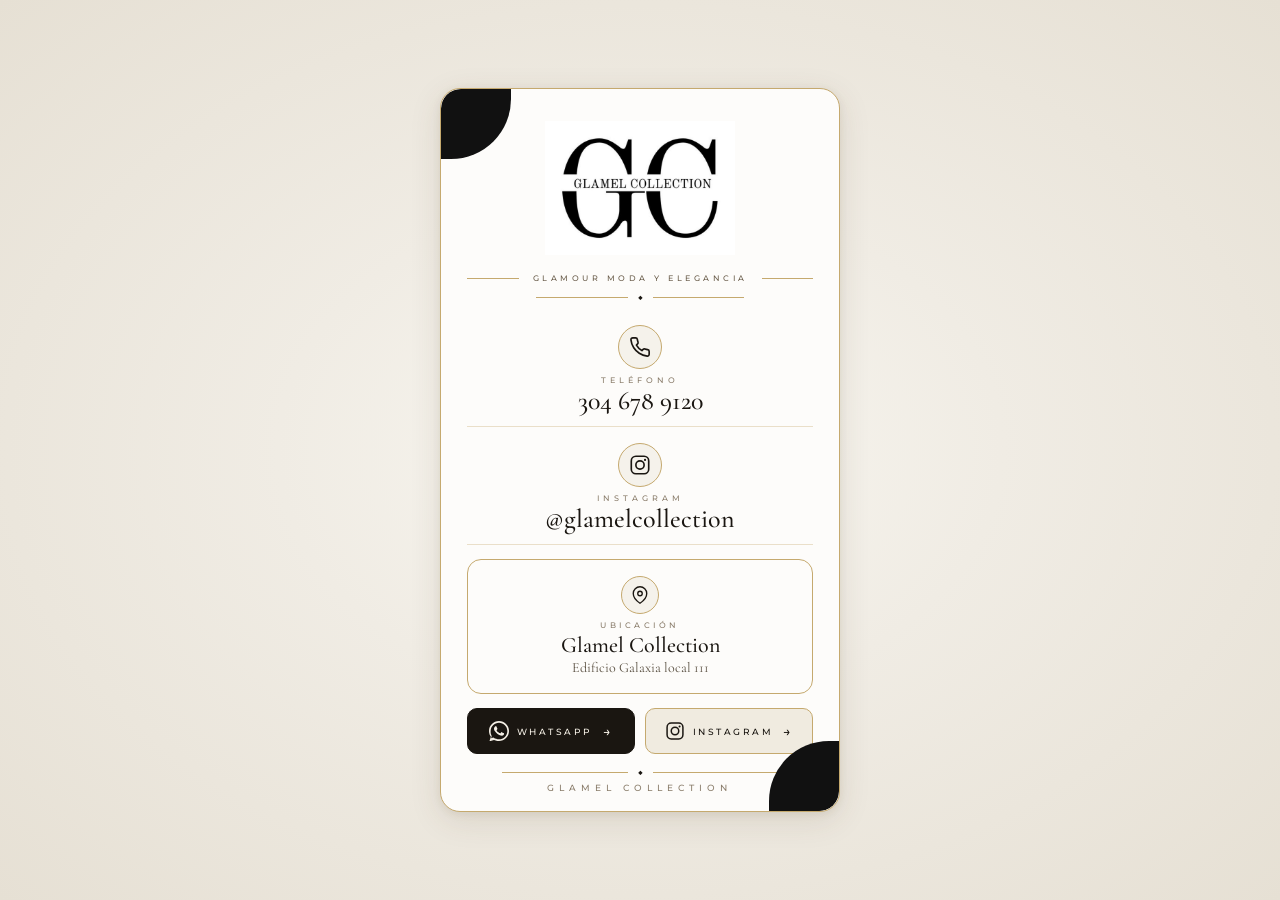
==== commit e6241223: "Casa2: fondo más blanco para integrar con logo" ====
--- a/casa2/index.html
+++ b/casa2/index.html
@@ -28,9 +28,9 @@
       --line: #c5a96e;
       --line-light: rgba(197, 169, 110, 0.35);
       --text-soft: #5a5042;
-      --card-bg: #faf8f3;
+      --card-bg: #fdfcfa;
       --card-border: #c5a96e;
-      --icon-bg: #f0ebe0;
+      --icon-bg: #f5f2eb;
       --btn-dark: #1a1611;
       --btn-dark-text: #f5f0e6;
       --btn-light: #f0ebe0;
@@ -51,11 +51,8 @@
       display: flex;
       justify-content: center;
       align-items: center;
-      /* Fondo seda blanco/gris */
       background:
-        radial-gradient(ellipse at 20% 30%, rgba(255,255,255,0.6) 0%, transparent 50%),
-        radial-gradient(ellipse at 80% 70%, rgba(255,255,255,0.4) 0%, transparent 50%),
-        radial-gradient(ellipse at 50% 50%, #f0ece4 0%, #e2ddd2 40%, #d0c8b8 100%);
+        radial-gradient(ellipse at 50% 50%, #f8f6f0 0%, #f0ece4 40%, #e6e0d4 100%);
     }
 
     /* ---- Tarjeta ---- */
@@ -271,7 +268,7 @@
       z-index: 1;
     }
 
-    .location:hover { background: #f0ebe0; }
+    .location:hover { background: #f5f2eb; }
 
     .location__pin {
       display: flex;
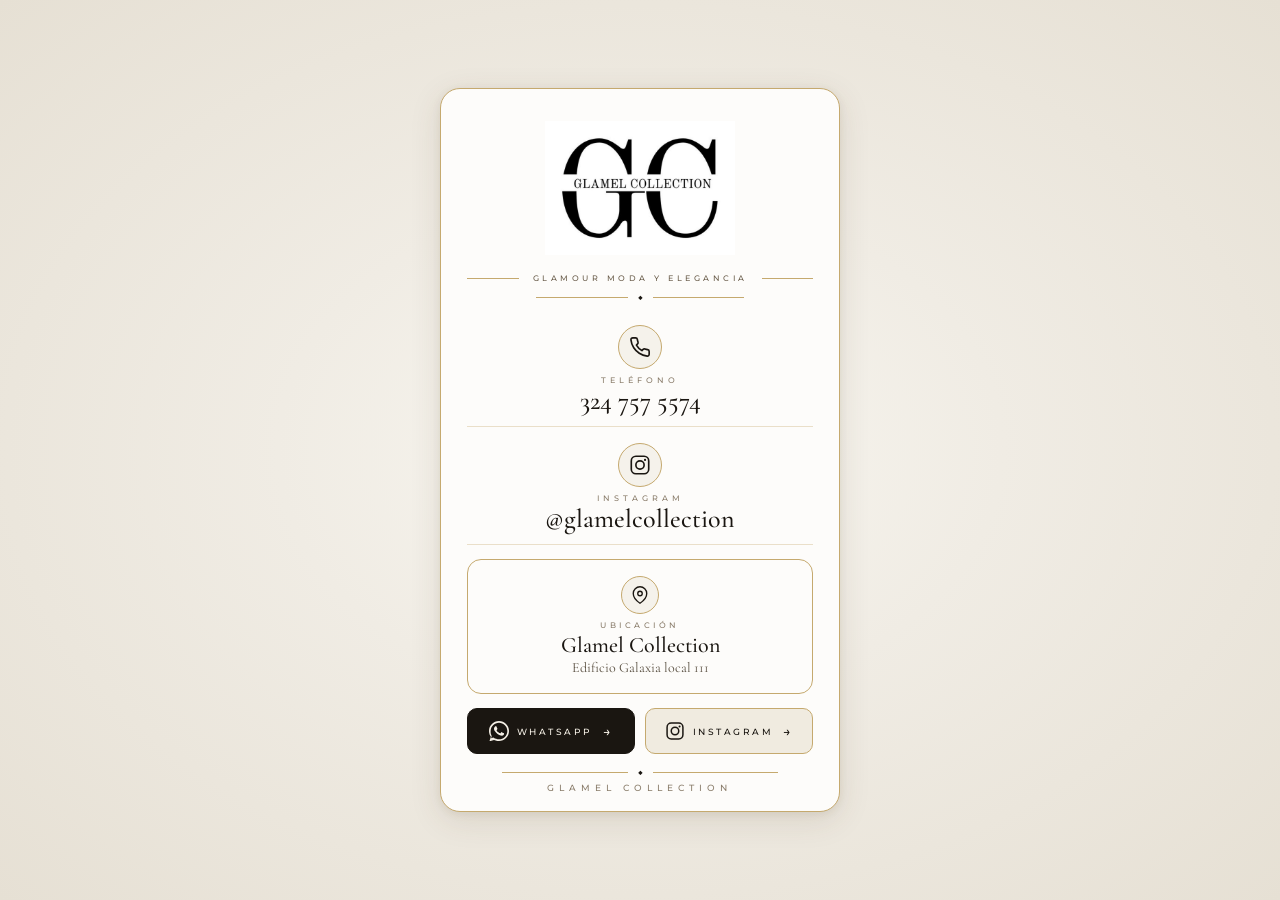
==== commit 26a1325c: "Casa2: actualizar número WhatsApp y teléfono a 3247575574" ====
--- a/casa2/index.html
+++ b/casa2/index.html
@@ -76,54 +76,6 @@
     .card::-webkit-scrollbar-track { background: transparent; }
     .card::-webkit-scrollbar-thumb { background: var(--card-border); border-radius: 3px; }
 
-    /* ---- Esquinas curvas arriba-izq y abajo-der ---- */
-    .card__corner-tl,
-    .card__corner-br {
-      position: absolute;
-      width: 70px;
-      height: 70px;
-      pointer-events: none;
-      z-index: 2;
-    }
-
-    .card__corner-tl {
-      top: 0;
-      left: 0;
-      border-top-left-radius: 20px;
-      overflow: hidden;
-    }
-
-    .card__corner-tl::before {
-      content: "";
-      position: absolute;
-      top: 0;
-      left: 0;
-      width: 100px;
-      height: 100px;
-      background: #111;
-      border-bottom-right-radius: 60%;
-      transform: translate(-30%, -30%);
-    }
-
-    .card__corner-br {
-      bottom: 0;
-      right: 0;
-      border-bottom-right-radius: 20px;
-      overflow: hidden;
-    }
-
-    .card__corner-br::before {
-      content: "";
-      position: absolute;
-      bottom: 0;
-      right: 0;
-      width: 100px;
-      height: 100px;
-      background: #111;
-      border-top-left-radius: 60%;
-      transform: translate(30%, 30%);
-    }
-
     /* ---- Hero / Logo ---- */
     .hero {
       display: flex;
@@ -404,8 +356,6 @@
 </head>
 <body>
   <main class="card">
-    <div class="card__corner-tl" aria-hidden="true"></div>
-    <div class="card__corner-br" aria-hidden="true"></div>
 
     <header class="hero">
       <img class="hero__logo" src="/casa2/logo.jpg" alt="Glamel Collection — monograma GC" />
@@ -425,7 +375,7 @@
           <svg viewBox="0 0 24 24" width="22" height="22" fill="none" stroke="currentColor" stroke-width="1.8" stroke-linecap="round" stroke-linejoin="round"><path d="M22 16.92v3a2 2 0 0 1-2.18 2 19.79 19.79 0 0 1-8.63-3.07 19.5 19.5 0 0 1-6-6 19.79 19.79 0 0 1-3.07-8.67A2 2 0 0 1 4.11 2h3a2 2 0 0 1 2 1.72c.127.96.362 1.903.7 2.81a2 2 0 0 1-.45 2.11L8.09 9.91a16 16 0 0 0 6 6l1.27-1.27a2 2 0 0 1 2.11-.45c.907.338 1.85.573 2.81.7A2 2 0 0 1 22 16.92z"/></svg>
         </span>
         <span class="contact__label">TELÉFONO</span>
-        <a class="contact__value contact__link" href="tel:+573046789120">304 678 9120</a>
+        <a class="contact__value contact__link" href="tel:+573247575574">324 757 5574</a>
       </div>
       <div class="contact__item">
         <span class="contact__icon">
@@ -446,7 +396,7 @@
     </a>
 
     <nav class="actions" aria-label="Acciones">
-      <a class="btn btn--dark" href="https://wa.me/573046789120" target="_blank" rel="noopener">
+      <a class="btn btn--dark" href="https://wa.me/573247575574" target="_blank" rel="noopener">
         <svg viewBox="0 0 24 24" width="20" height="20" fill="currentColor"><path d="M17.472 14.382c-.297-.149-1.758-.867-2.03-.967-.273-.099-.471-.148-.67.15-.197.297-.767.966-.94 1.164-.173.199-.347.223-.644.075-.297-.15-1.255-.463-2.39-1.475-.883-.788-1.48-1.761-1.653-2.059-.173-.297-.018-.458.13-.606.134-.133.298-.347.446-.52.149-.174.198-.298.298-.497.099-.198.05-.371-.025-.52-.075-.149-.669-1.612-.916-2.207-.242-.579-.487-.5-.669-.51-.173-.008-.371-.01-.57-.01-.198 0-.52.074-.792.372-.272.297-1.04 1.016-1.04 2.479 0 1.462 1.065 2.875 1.213 3.074.149.198 2.096 3.2 5.077 4.487.709.306 1.262.489 1.694.625.712.227 1.36.195 1.871.118.571-.085 1.758-.719 2.006-1.413.248-.694.248-1.289.173-1.413-.074-.124-.272-.198-.57-.347z"/><path d="M12 0C5.373 0 0 5.373 0 12c0 2.625.846 5.059 2.284 7.034L.789 23.492a.5.5 0 0 0 .627.616l4.584-1.18A11.952 11.952 0 0 0 12 24c6.627 0 12-5.373 12-12S18.627 0 12 0zm0 22c-2.319 0-4.478-.663-6.32-1.806l-.442-.282-2.708.699.724-2.643-.291-.46A9.953 9.953 0 0 1 2 12C2 6.486 6.486 2 12 2s10 4.486 10 10-4.486 10-10 10z"/></svg>
         <span>WHATSAPP</span>
         <span class="btn__arrow">→</span>
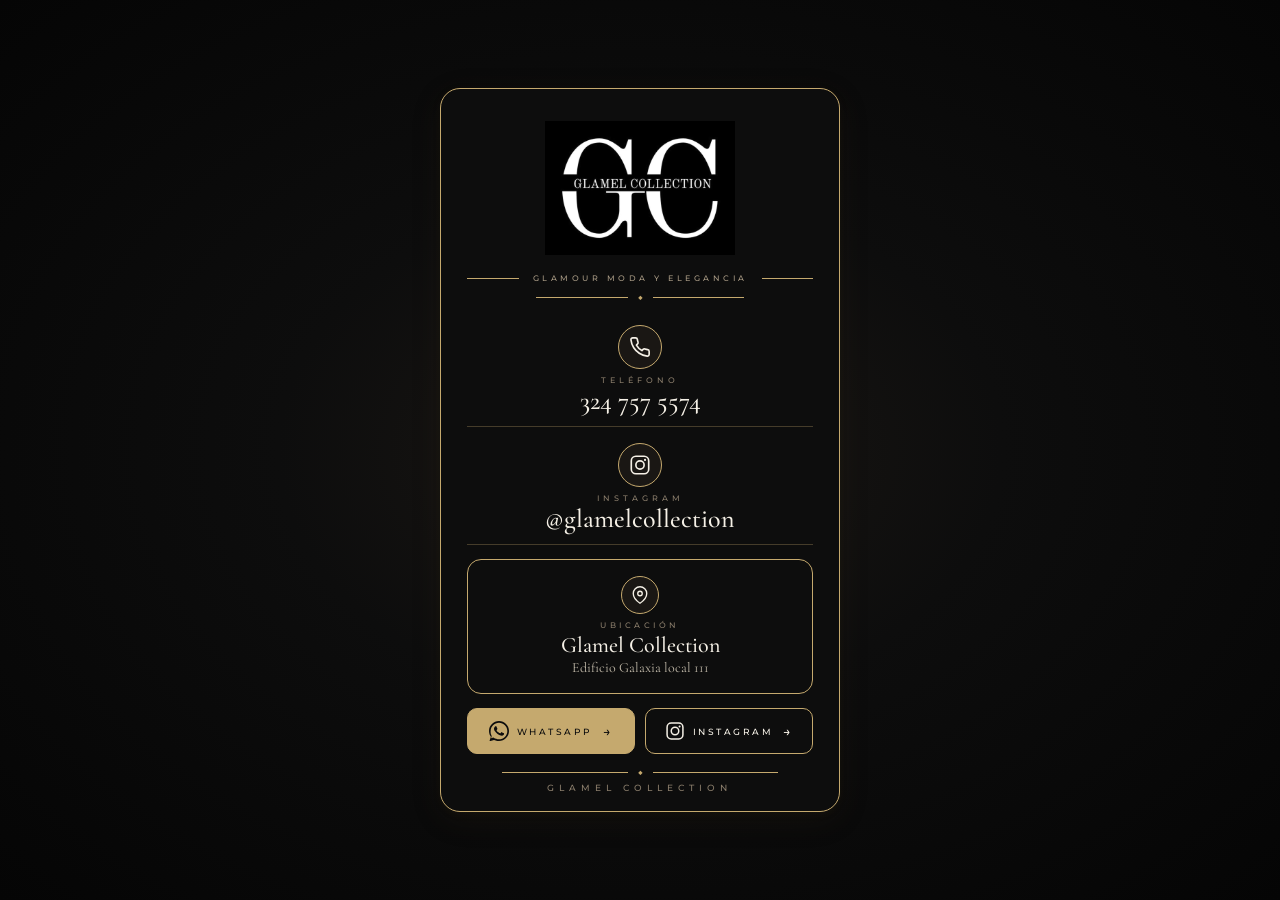
==== commit f1fe6f14: "Casa2: tema negro con logo invertido integrado" ====
--- a/casa2/index.html
+++ b/casa2/index.html
@@ -3,7 +3,7 @@
 <head>
   <meta charset="UTF-8" />
   <meta name="viewport" content="width=device-width, initial-scale=1.0, maximum-scale=1.0" />
-  <meta name="theme-color" content="#f5f0e6" />
+  <meta name="theme-color" content="#0d0d0d" />
   <meta name="description" content="Glamel Collection — Edificio Galaxia local 111. Contáctanos por WhatsApp o Instagram." />
   <title>Glamel Collection</title>
 
@@ -19,21 +19,21 @@
   <style>
     /* ==========================================================
        Glamel Collection — Casa2
-       Fondo blanco, esquinas curvas, contactos centrados
+       Fondo negro, esquinas curvas, contactos centrados
        ========================================================== */
     :root {
-      --ink: #1a1611;
-      --muted: #6b5e4c;
+      --ink: #f5f0e6;
+      --muted: #a89a84;
       --muted-light: #8a7d6b;
       --line: #c5a96e;
-      --line-light: rgba(197, 169, 110, 0.35);
-      --text-soft: #5a5042;
-      --card-bg: #fdfcfa;
+      --line-light: rgba(197, 169, 110, 0.3);
+      --text-soft: #c0b8a8;
+      --card-bg: #0d0d0d;
       --card-border: #c5a96e;
-      --icon-bg: #f5f2eb;
-      --btn-dark: #1a1611;
-      --btn-dark-text: #f5f0e6;
-      --btn-light: #f0ebe0;
+      --icon-bg: #1a1714;
+      --btn-dark: #c5a96e;
+      --btn-dark-text: #0d0d0d;
+      --btn-light: transparent;
       --btn-light-border: #c5a96e;
 
       --font-serif: "Cormorant Garamond", Georgia, serif;
@@ -52,7 +52,7 @@
       justify-content: center;
       align-items: center;
       background:
-        radial-gradient(ellipse at 50% 50%, #f8f6f0 0%, #f0ece4 40%, #e6e0d4 100%);
+        radial-gradient(ellipse at 50% 50%, #1a1714 0%, #0d0d0d 40%, #050505 100%);
     }
 
     /* ---- Tarjeta ---- */
@@ -90,6 +90,8 @@
       width: min(55vw, 190px);
       height: auto;
       margin-bottom: 10px;
+      filter: invert(1);
+      mix-blend-mode: screen;
     }
 
     /* ---- Tagline ---- */
@@ -137,7 +139,7 @@
 
     .sep__diamond {
       font-size: 8px;
-      color: var(--ink);
+      color: var(--line);
       line-height: 1;
     }
 
@@ -220,7 +222,7 @@
       z-index: 1;
     }
 
-    .location:hover { background: #f5f2eb; }
+    .location:hover { background: #1a1714; }
 
     .location__pin {
       display: flex;
@@ -299,7 +301,7 @@
     }
 
     .btn--light {
-      background: var(--btn-light);
+      background: transparent;
       color: var(--ink);
       border: 1.5px solid var(--btn-light-border);
     }
@@ -331,7 +333,7 @@
 
     .footer__diamond {
       font-size: 8px;
-      color: var(--ink);
+      color: var(--line);
       line-height: 1;
     }
 
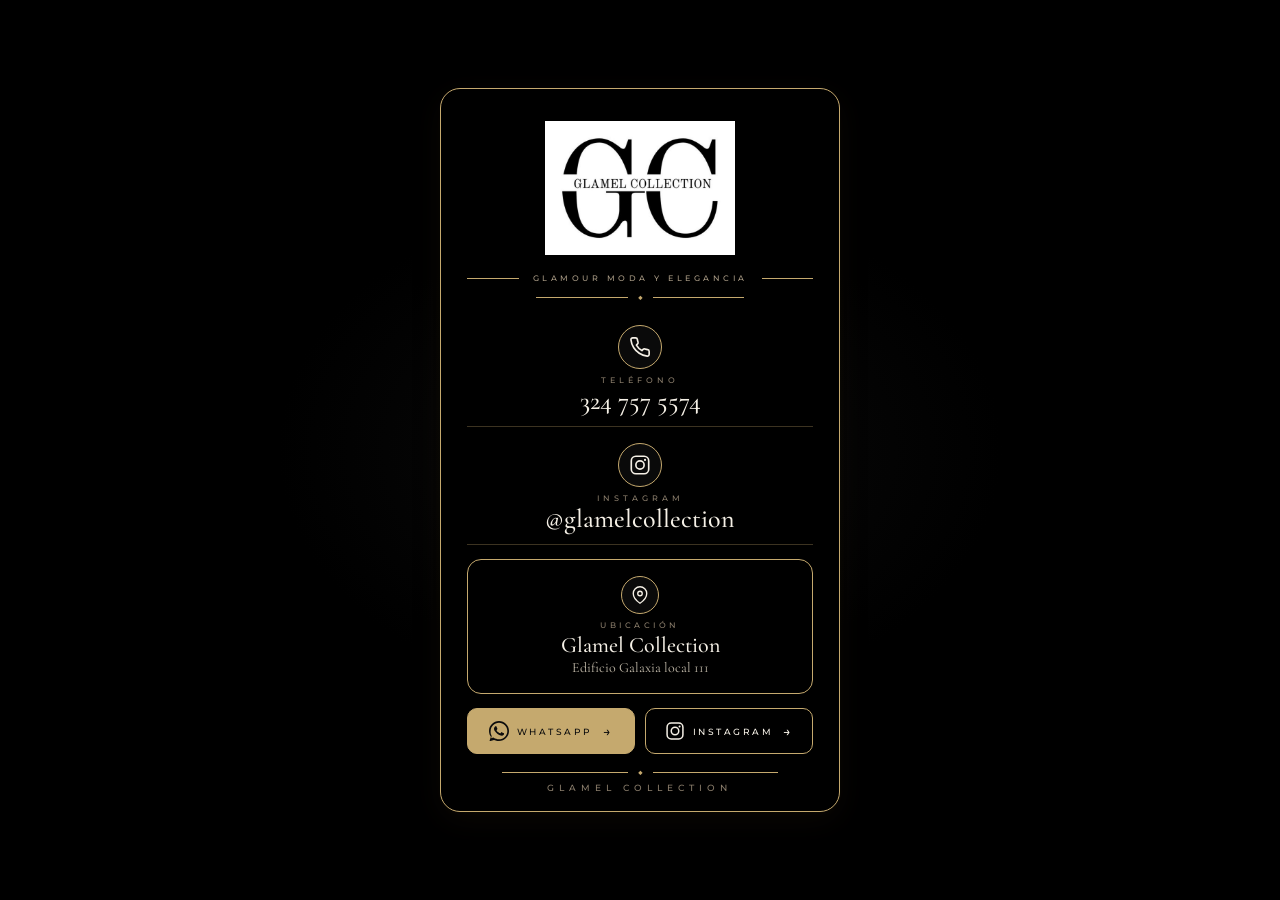
==== commit 2b589226: "Casa2: fondo negro puro #000 para coincidir con logo" ====
--- a/casa2/index.html
+++ b/casa2/index.html
@@ -3,7 +3,7 @@
 <head>
   <meta charset="UTF-8" />
   <meta name="viewport" content="width=device-width, initial-scale=1.0, maximum-scale=1.0" />
-  <meta name="theme-color" content="#0d0d0d" />
+  <meta name="theme-color" content="#000000" />
   <meta name="description" content="Glamel Collection — Edificio Galaxia local 111. Contáctanos por WhatsApp o Instagram." />
   <title>Glamel Collection</title>
 
@@ -28,9 +28,9 @@
       --line: #c5a96e;
       --line-light: rgba(197, 169, 110, 0.3);
       --text-soft: #c0b8a8;
-      --card-bg: #0d0d0d;
+      --card-bg: #000000;
       --card-border: #c5a96e;
-      --icon-bg: #1a1714;
+      --icon-bg: #0a0a0a;
       --btn-dark: #c5a96e;
       --btn-dark-text: #0d0d0d;
       --btn-light: transparent;
@@ -52,7 +52,7 @@
       justify-content: center;
       align-items: center;
       background:
-        radial-gradient(ellipse at 50% 50%, #1a1714 0%, #0d0d0d 40%, #050505 100%);
+        radial-gradient(ellipse at 50% 50%, #0a0a0a 0%, #000000 40%, #000000 100%);
     }
 
     /* ---- Tarjeta ---- */
@@ -90,7 +90,6 @@
       width: min(55vw, 190px);
       height: auto;
       margin-bottom: 10px;
-      filter: invert(1);
       mix-blend-mode: screen;
     }
 
@@ -222,7 +221,7 @@
       z-index: 1;
     }
 
-    .location:hover { background: #1a1714; }
+    .location:hover { background: #0a0a0a; }
 
     .location__pin {
       display: flex;
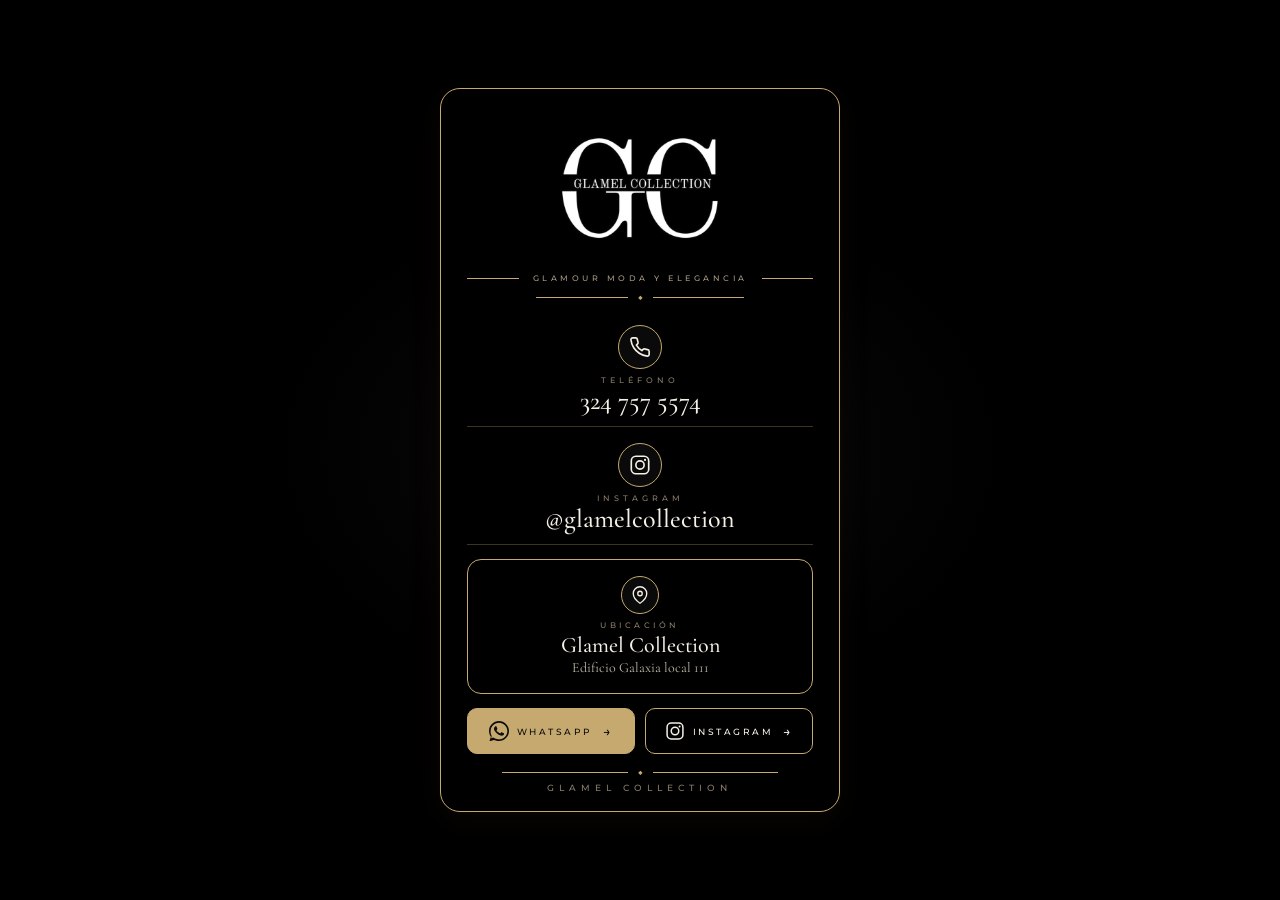
==== commit 18d7f415: "Casa2: logo invertido + blend para integrar con fondo negro" ====
--- a/casa2/index.html
+++ b/casa2/index.html
@@ -90,6 +90,7 @@
       width: min(55vw, 190px);
       height: auto;
       margin-bottom: 10px;
+      filter: invert(1);
       mix-blend-mode: screen;
     }
 
